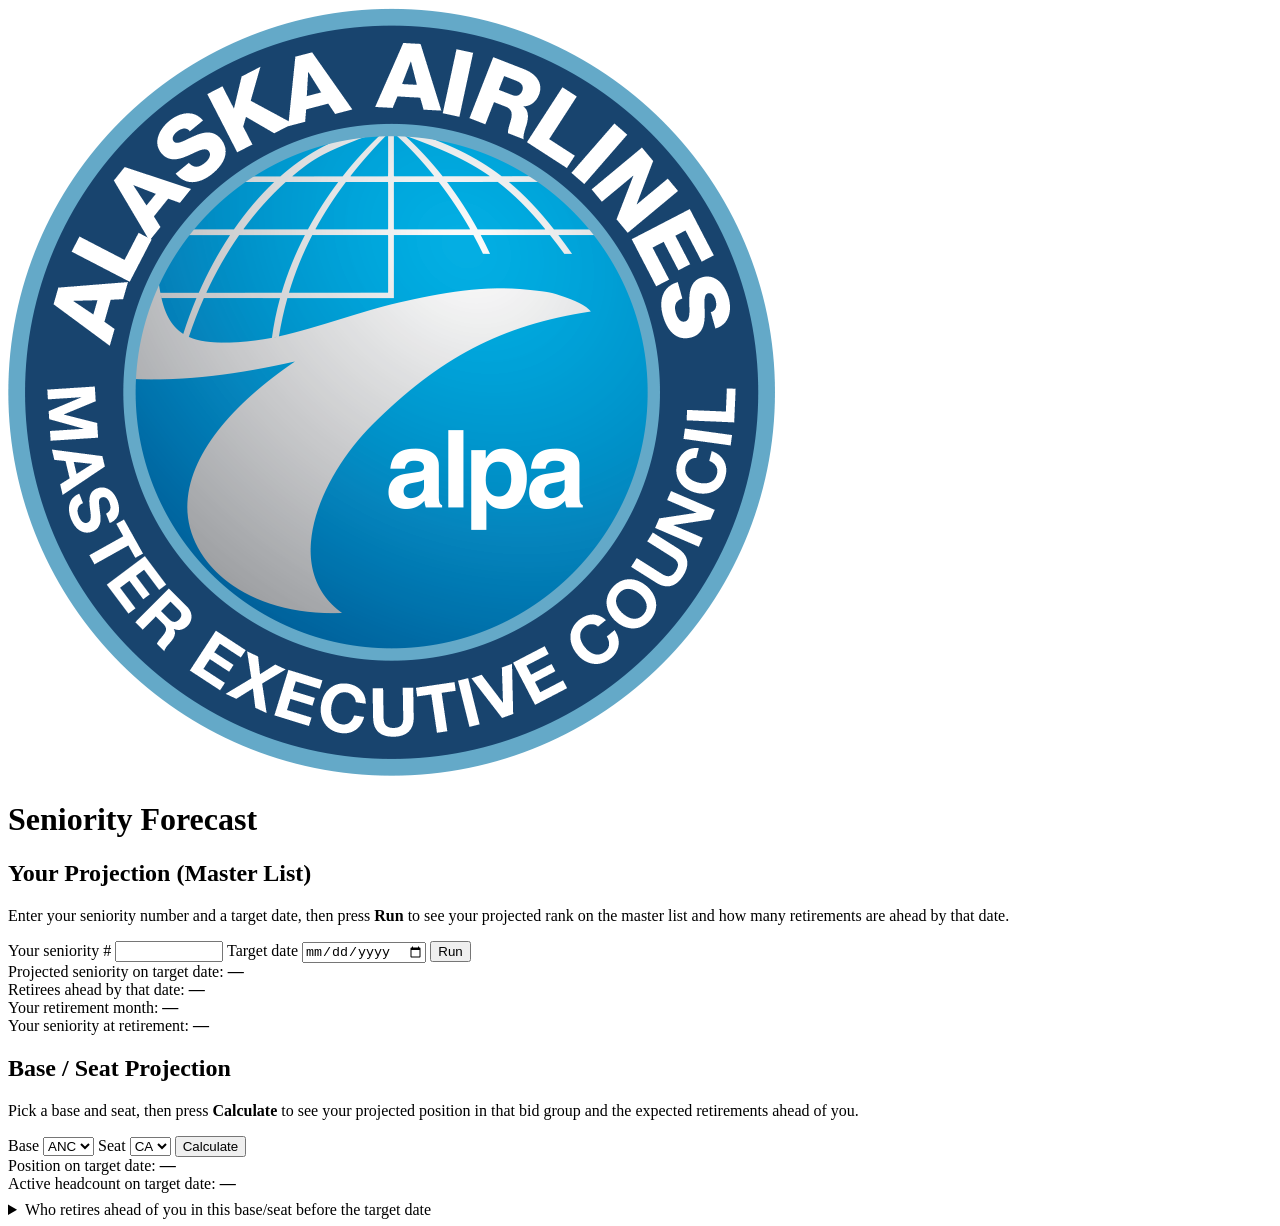
==== index.html @ 7b54c4cb "Update index.html" ====
<!DOCTYPE html>
<html lang="en">
<head>
  <meta charset="UTF-8">
  <!-- Keep a mobile-friendly viewport -->
  <meta name="viewport" content="width=device-width, initial-scale=1, maximum-scale=1, user-scalable=no">
  <title>Seniority Forecast</title>
  <link rel="stylesheet" href="styles.cssv=2">
</head>
<body>
  <!-- Error banner your JS can toggle -->
  <div id="dataError" class="banner" role="alert" aria-live="polite"></div>

  <main class="container">
    <!-- Swap to ALA MEC logo (put ala-mec-logo.png next to index.html) -->
    <img src="ala-mec-logo.png" alt="ALPA Alaska MEC" class="logo">
    <h1>Seniority Forecast</h1>

    <!-- ===== Your Projection (Master List) ===== -->
    <section class="card">
      <h2>Your Projection (Master List)</h2>
      <!-- brief instructions, won’t affect JS -->
      <p class="instructions">
        Enter your seniority number and a target date, then press <b>Run</b> to see your projected rank on the master list and how many retirements are ahead by that date.
      </p>
      <div class="controls">
        <label for="yourSeniority">Your seniority #</label>
        <input id="yourSeniority" type="number" min="1" step="1" style="width:100px" inputmode="numeric">
        <label for="targetDate">Target date</label>
        <input id="targetDate" type="date">
        <button id="runMaster">Run</button>
        <span id="runMasterStatus" class="small"></span>
      </div>
      <div>
        <div>Projected seniority on target date: <strong id="projOnDate">—</strong></div>
        <div>Retirees ahead by that date: <strong id="retireesAhead">—</strong></div>
        <div>Your retirement month: <strong id="yourRetireMonth">—</strong></div>
        <div>Your seniority at retirement: <strong id="yourRetireRank">—</strong></div>
      </div>
    </section>

    <!-- ===== Base / Seat Projection ===== -->
    <section class="card">
      <h2>Base / Seat Projection</h2>
      <p class="instructions">
        Pick a base and seat, then press <b>Calculate</b> to see your projected position in that bid group and the expected retirements ahead of you.
      </p>
      <div class="controls">
        <label for="baseSelect">Base</label>
        <select id="baseSelect"></select>
        <label for="seatSelect">Seat</label>
        <select id="seatSelect"></select>
        <button id="runBaseSeat">Calculate</button>
        <span id="runBaseSeatStatus" class="small"></span>
      </div>
      <div>
        <div>Position on target date: <strong id="basePos">—</strong></div>
        <div>Active headcount on target date: <strong id="baseActive">—</strong></div>
        <details style="margin-top:8px;">
          <summary>Who retires ahead of you in this base/seat before the target date</summary>
          <div class="table-wrap">
            <table id="baseRetList">
              <thead><tr><th>Seniority</th><th>Retire month</th></tr></thead>
              <tbody></tbody>
            </table>
          </div>
        </details>
      </div>
    </section>
  </main>

  <!-- Keep your original script file name so hooks match -->
  <script src="script.js"></script>
</body>
</html>
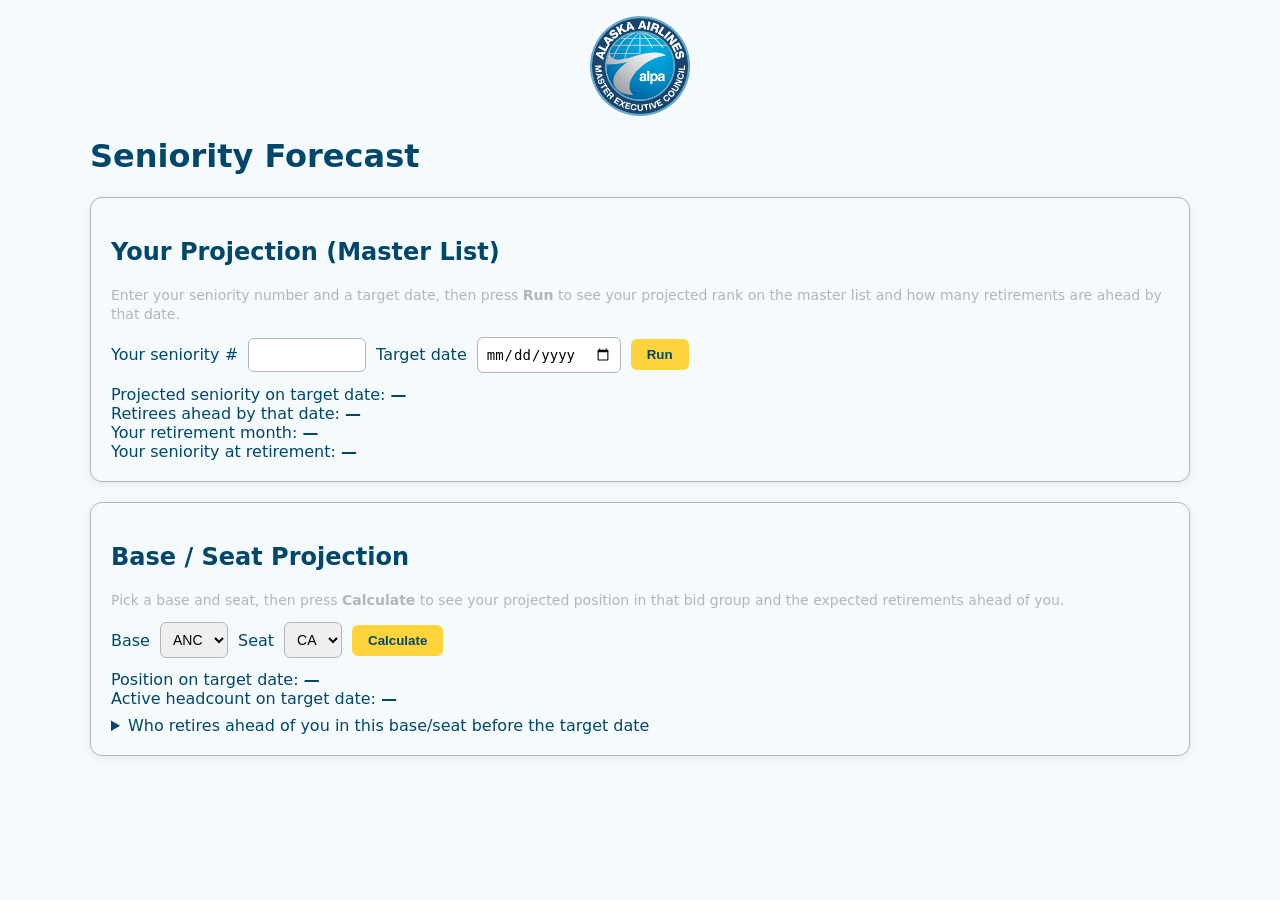
==== commit 2a553abb: "Update index.html" ====
--- a/index.html
+++ b/index.html
@@ -5,7 +5,7 @@
   <!-- Keep a mobile-friendly viewport -->
   <meta name="viewport" content="width=device-width, initial-scale=1, maximum-scale=1, user-scalable=no">
   <title>Seniority Forecast</title>
-  <link rel="stylesheet" href="styles.cssv=2">
+  <link rel="stylesheet" href="styles.css">
 </head>
 <body>
   <!-- Error banner your JS can toggle -->
--- a/styles.css
+++ b/styles.css
@@ -0,0 +1,168 @@
+/* =========================
+   Color Palette
+   ========================= */
+:root {
+  --light-blue: #66CCF5;
+  --navy-blue: #00476B;
+  --cloud-white: #F5FAFC;
+  --accent-yellow: #FFD43B;
+  --warm-gray: #B0B7BC;
+}
+
+/* =========================
+   Base Layout
+   ========================= */
+body {
+  font-family: system-ui, -apple-system, "Segoe UI", Roboto, Arial, sans-serif;
+  margin: 0;
+  background-color: var(--cloud-white);
+  color: var(--navy-blue);
+}
+
+.container {
+  max-width: 1100px;
+  margin: 0 auto;
+  padding: 16px;
+}
+
+/* =========================
+   Header & Logo
+   ========================= */
+header {
+  background: linear-gradient(to right, var(--light-blue), var(--navy-blue));
+  color: var(--cloud-white);
+  text-align: center;
+  padding: 24px 16px;
+  border-radius: 0 0 16px 16px;
+}
+
+.logo {
+  height: 100px;
+  display: block;
+  margin: 0 auto 12px auto;
+}
+
+header h1 {
+  font-size: 1.8rem;
+  font-weight: 600;
+  margin: 0;
+}
+
+/* =========================
+   Cards
+   ========================= */
+.card {
+  background-color: var(--cloud-white);
+  border: 1px solid var(--warm-gray);
+  border-radius: 12px;
+  padding: 20px;
+  margin: 20px 0;
+  box-shadow: 0 2px 8px rgba(0, 0, 0, 0.08);
+}
+
+/* =========================
+   Controls
+   ========================= */
+.controls {
+  display: flex;
+  gap: 10px;
+  align-items: center;
+  flex-wrap: wrap;
+  margin-bottom: 12px;
+}
+
+input,
+select {
+  padding: 8px;
+  border: 1px solid var(--warm-gray);
+  border-radius: 6px;
+  font-size: 14px;
+}
+
+button {
+  background-color: var(--accent-yellow);
+  color: var(--navy-blue);
+  border: none;
+  padding: 8px 16px;
+  border-radius: 6px;
+  cursor: pointer;
+  font-weight: 600;
+  transition: background-color 0.2s ease-in-out;
+}
+
+button:hover {
+  background-color: var(--light-blue);
+  color: var(--cloud-white);
+}
+
+/* =========================
+   Tables
+   ========================= */
+.table-wrap {
+  overflow: auto;
+}
+
+table {
+  border-collapse: collapse;
+  min-width: 340px;
+  width: 100%;
+}
+
+th, td {
+  border: 1px solid var(--warm-gray);
+  padding: 8px 10px;
+  text-align: left;
+}
+
+thead th {
+  background: var(--light-blue);
+  color: var(--cloud-white);
+  font-weight: 600;
+}
+
+/* =========================
+   Banner & Small Text
+   ========================= */
+.banner {
+  background: #fee;
+  border: 1px solid #c66;
+  border-radius: 6px;
+  padding: 8px 12px;
+  margin: 12px 0;
+  color: #900;
+  display: none;
+}
+
+.small {
+  color: var(--warm-gray);
+  font-size: 12px;
+  margin-left: 8px;
+}
+
+/* =========================
+   Responsive
+   ========================= */
+@media (max-width: 600px) {
+  .controls {
+    flex-direction: column;
+    align-items: stretch;
+  }
+
+  button {
+    width: 100%;
+  }
+
+  .logo {
+    height: 80px;
+  }
+
+  header h1 {
+    font-size: 1.5rem;
+  }
+}
+.instructions {
+  font-size: 14px;
+  color: var(--warm-gray);
+  margin: 8px 0 12px 0;
+  line-height: 1.4;
+}
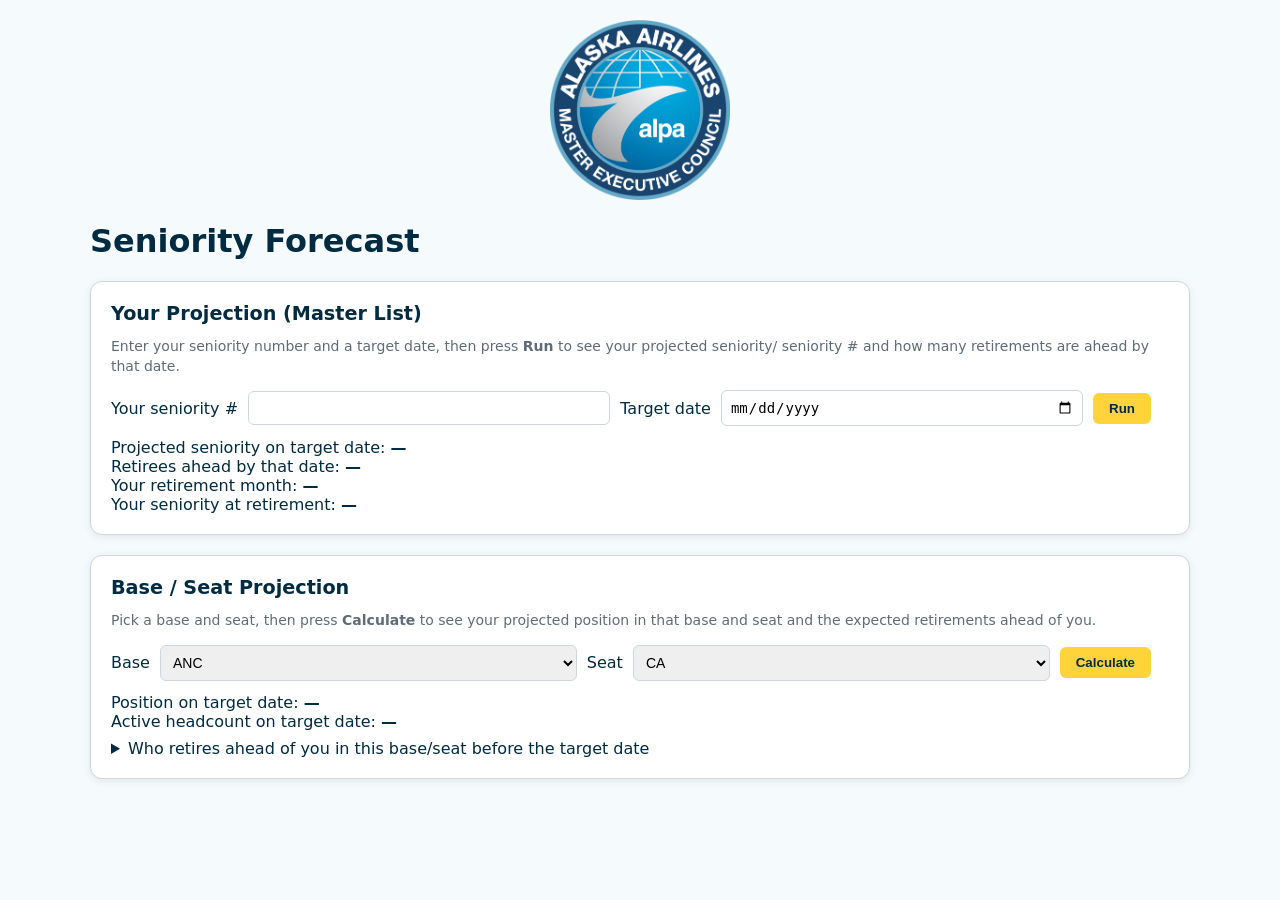
==== commit a1df3e1b: "Update index.html" ====
--- a/index.html
+++ b/index.html
@@ -16,12 +16,12 @@
     <img src="ala-mec-logo.png" alt="ALPA Alaska MEC" class="logo">
     <h1>Seniority Forecast</h1>
 
-    <!-- ===== Your Projection (Master List) ===== -->
+    <!-- ===== Your Seniority ===== -->
     <section class="card">
       <h2>Your Projection (Master List)</h2>
       <!-- brief instructions, won’t affect JS -->
       <p class="instructions">
-        Enter your seniority number and a target date, then press <b>Run</b> to see your projected rank on the master list and how many retirements are ahead by that date.
+        Enter your seniority number and a target date, then press <b>Run</b> to see your projected seniority/ seniority # and how many retirements are ahead by that date.
       </p>
       <div class="controls">
         <label for="yourSeniority">Your seniority #</label>
@@ -43,7 +43,7 @@
     <section class="card">
       <h2>Base / Seat Projection</h2>
       <p class="instructions">
-        Pick a base and seat, then press <b>Calculate</b> to see your projected position in that bid group and the expected retirements ahead of you.
+        Pick a base and seat, then press <b>Calculate</b> to see your projected position in that base and seat and the expected retirements ahead of you.
       </p>
       <div class="controls">
         <label for="baseSelect">Base</label>
--- a/styles.css
+++ b/styles.css
@@ -2,62 +2,84 @@
    Color Palette
    ========================= */
 :root {
-  --light-blue: #66CCF5;
-  --navy-blue: #00476B;
-  --cloud-white: #F5FAFC;
+  --dark-navy: #002B40;
+  --mid-blue: #006EAD;
+  --light-bg: #F5FAFC;
+  --text-dark: #002B40;
+  --text-gray: #5f6c77;
   --accent-yellow: #FFD43B;
-  --warm-gray: #B0B7BC;
+  --border-gray: #D0D6DB;
 }
 
 /* =========================
-   Base Layout
+   Global Reset & Base
    ========================= */
-body {
+html, body {
+  margin: 0;
+  padding: 0;
   font-family: system-ui, -apple-system, "Segoe UI", Roboto, Arial, sans-serif;
-  margin: 0;
-  background-color: var(--cloud-white);
-  color: var(--navy-blue);
+  background: var(--light-bg);
+  color: var(--text-dark);
+  -webkit-font-smoothing: antialiased;
 }
 
 .container {
   max-width: 1100px;
   margin: 0 auto;
-  padding: 16px;
+  padding: 20px;
 }
 
 /* =========================
-   Header & Logo
+   Header
    ========================= */
 header {
-  background: linear-gradient(to right, var(--light-blue), var(--navy-blue));
-  color: var(--cloud-white);
+  background: linear-gradient(to right, #002B40, #006EAD);
+  color: blue;
   text-align: center;
-  padding: 24px 16px;
-  border-radius: 0 0 16px 16px;
+  padding: 40px 16px 30px;
+  border-radius: 0 0 20px 20px;
+  box-shadow: 0 2px 10px rgba(0, 0, 0, 0.25);
 }
 
 .logo {
-  height: 100px;
+  max-width: 180px;
+  width: 40%;
+  height: auto;
   display: block;
-  margin: 0 auto 12px auto;
+  margin: 0 auto 12px;
 }
 
 header h1 {
-  font-size: 1.8rem;
-  font-weight: 600;
+  font-size: 1.9rem;
+  font-weight: 700;
   margin: 0;
 }
 
 /* =========================
-   Cards
+   Card Panels
    ========================= */
 .card {
-  background-color: var(--cloud-white);
-  border: 1px solid var(--warm-gray);
+  background: #ffffff;
   border-radius: 12px;
   padding: 20px;
   margin: 20px 0;
   box-shadow: 0 2px 8px rgba(0, 0, 0, 0.08);
+  border: 1px solid var(--border-gray);
+}
+
+.card h2 {
+  color: var(--text-dark);
+  font-size: 1.2rem;
+  margin-top: 0;
+  margin-bottom: 12px;
+  font-weight: 600;
+}
+
+.instructions {
+  font-size: 14px;
+  color: var(--text-gray);
+  margin: 8px 0 14px 0;
+  line-height: 1.4;
 }
 
 /* =========================
@@ -71,28 +93,29 @@
   margin-bottom: 12px;
 }
 
-input,
-select {
+input, select {
   padding: 8px;
-  border: 1px solid var(--warm-gray);
+  border: 1px solid var(--border-gray);
   border-radius: 6px;
   font-size: 14px;
+  flex: 1;
+  min-width: 120px;
 }
 
 button {
-  background-color: var(--accent-yellow);
-  color: var(--navy-blue);
+  background: var(--accent-yellow);
+  color: var(--text-dark);
+  font-weight: 600;
   border: none;
   padding: 8px 16px;
   border-radius: 6px;
   cursor: pointer;
-  font-weight: 600;
   transition: background-color 0.2s ease-in-out;
 }
 
 button:hover {
-  background-color: var(--light-blue);
-  color: var(--cloud-white);
+  background: var(--mid-blue);
+  color: white;
 }
 
 /* =========================
@@ -109,14 +132,14 @@
 }
 
 th, td {
-  border: 1px solid var(--warm-gray);
+  border: 1px solid var(--border-gray);
   padding: 8px 10px;
   text-align: left;
 }
 
 thead th {
-  background: var(--light-blue);
-  color: var(--cloud-white);
+  background: var(--mid-blue);
+  color: white;
   font-weight: 600;
 }
 
@@ -134,15 +157,28 @@
 }
 
 .small {
-  color: var(--warm-gray);
+  color: var(--text-gray);
   font-size: 12px;
   margin-left: 8px;
 }
 
 /* =========================
-   Responsive
+   Responsive Design
    ========================= */
 @media (max-width: 600px) {
+  header {
+    padding: 25px 12px 20px;
+  }
+
+  .logo {
+    max-width: 140px;
+    width: 60%;
+  }
+
+  header h1 {
+    font-size: 1.5rem;
+  }
+
   .controls {
     flex-direction: column;
     align-items: stretch;
@@ -152,17 +188,7 @@
     width: 100%;
   }
 
-  .logo {
-    height: 80px;
-  }
-
-  header h1 {
-    font-size: 1.5rem;
+  input, select {
+    width: 100%;
   }
 }
-.instructions {
-  font-size: 14px;
-  color: var(--warm-gray);
-  margin: 8px 0 12px 0;
-  line-height: 1.4;
-}
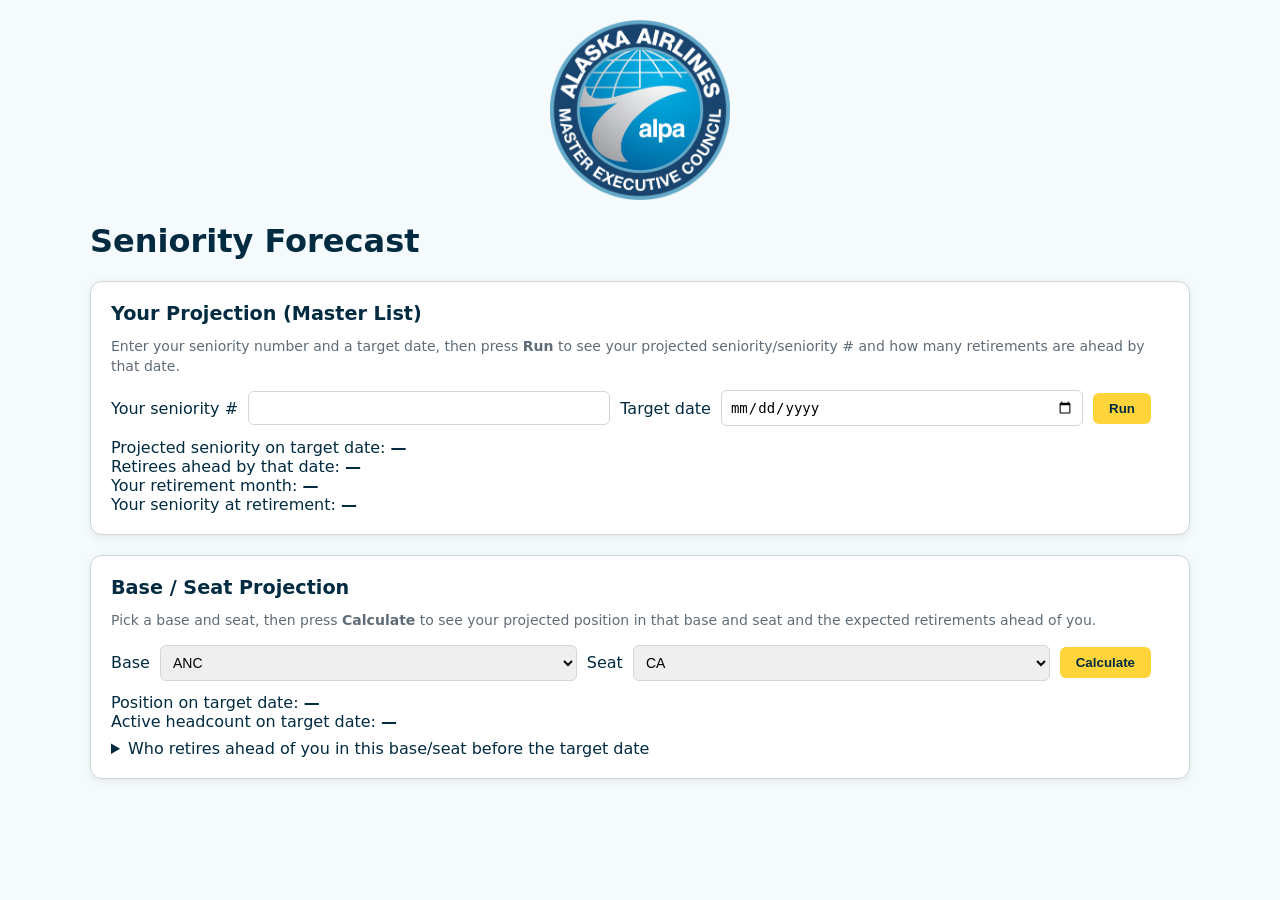
==== commit 5ed04b43: "Update index.html" ====
--- a/index.html
+++ b/index.html
@@ -21,7 +21,7 @@
       <h2>Your Projection (Master List)</h2>
       <!-- brief instructions, won’t affect JS -->
       <p class="instructions">
-        Enter your seniority number and a target date, then press <b>Run</b> to see your projected seniority/ seniority # and how many retirements are ahead by that date.
+        Enter your seniority number and a target date, then press <b>Run</b> to see your projected seniority/seniority # and how many retirements are ahead by that date.
       </p>
       <div class="controls">
         <label for="yourSeniority">Your seniority #</label>
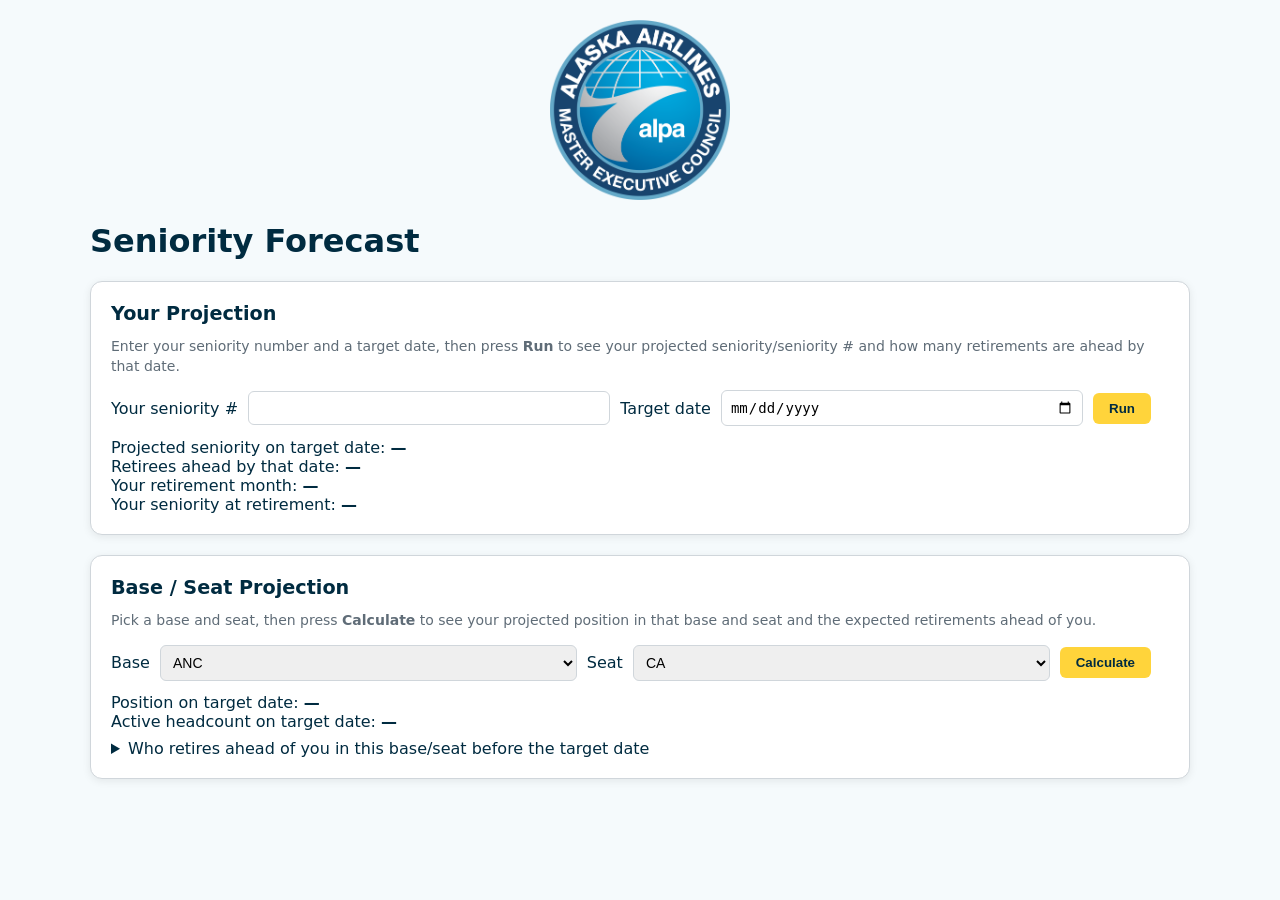
==== commit b78a6a6c: "Update index.html" ====
--- a/index.html
+++ b/index.html
@@ -18,7 +18,7 @@
 
     <!-- ===== Your Seniority ===== -->
     <section class="card">
-      <h2>Your Projection (Master List)</h2>
+      <h2>Your Projection</h2>
       <!-- brief instructions, won’t affect JS -->
       <p class="instructions">
         Enter your seniority number and a target date, then press <b>Run</b> to see your projected seniority/seniority # and how many retirements are ahead by that date.
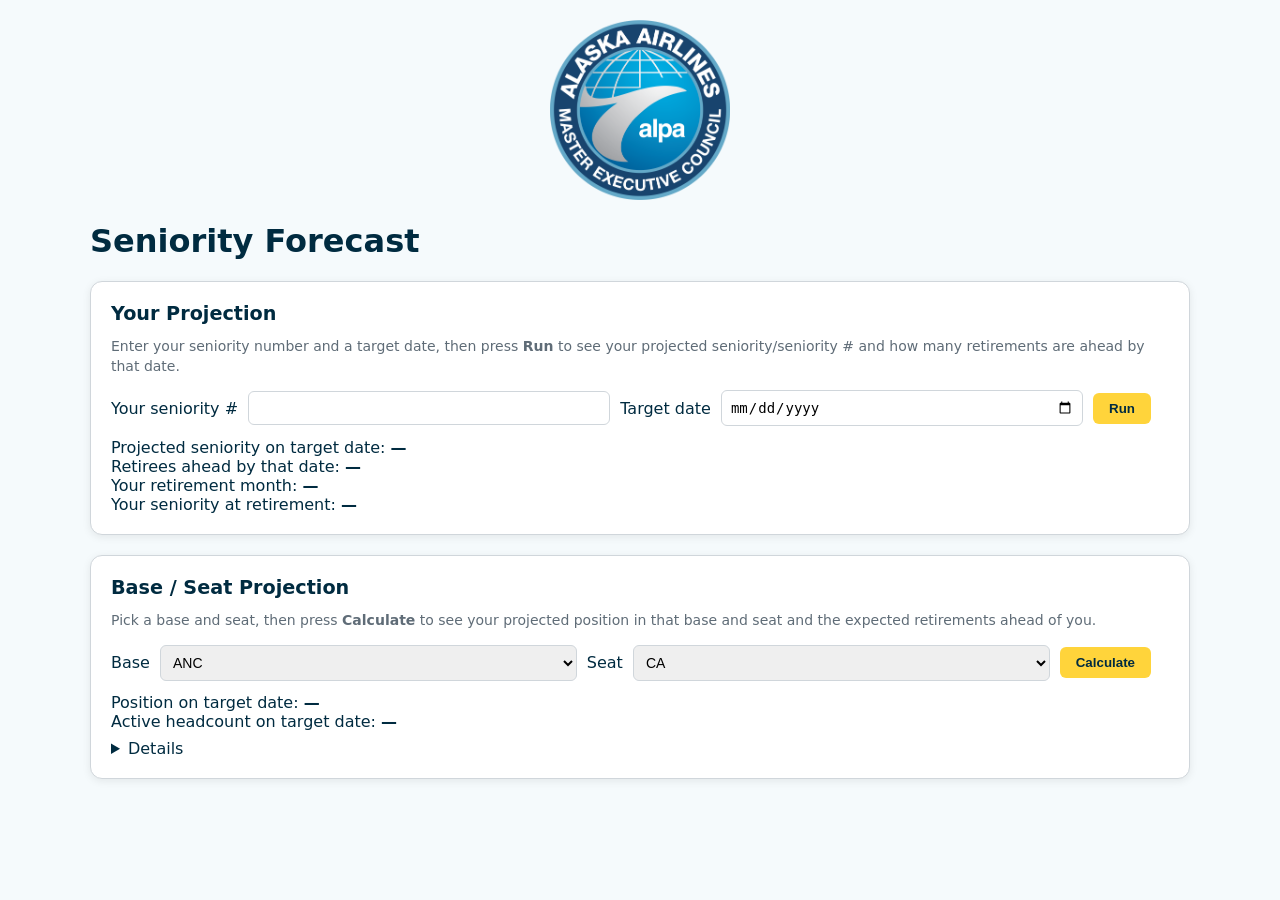
==== commit 7b3654ae: "Update index.html" ====
--- a/index.html
+++ b/index.html
@@ -57,7 +57,6 @@
         <div>Position on target date: <strong id="basePos">—</strong></div>
         <div>Active headcount on target date: <strong id="baseActive">—</strong></div>
         <details style="margin-top:8px;">
-          <summary>Who retires ahead of you in this base/seat before the target date</summary>
           <div class="table-wrap">
             <table id="baseRetList">
               <thead><tr><th>Seniority</th><th>Retire month</th></tr></thead>
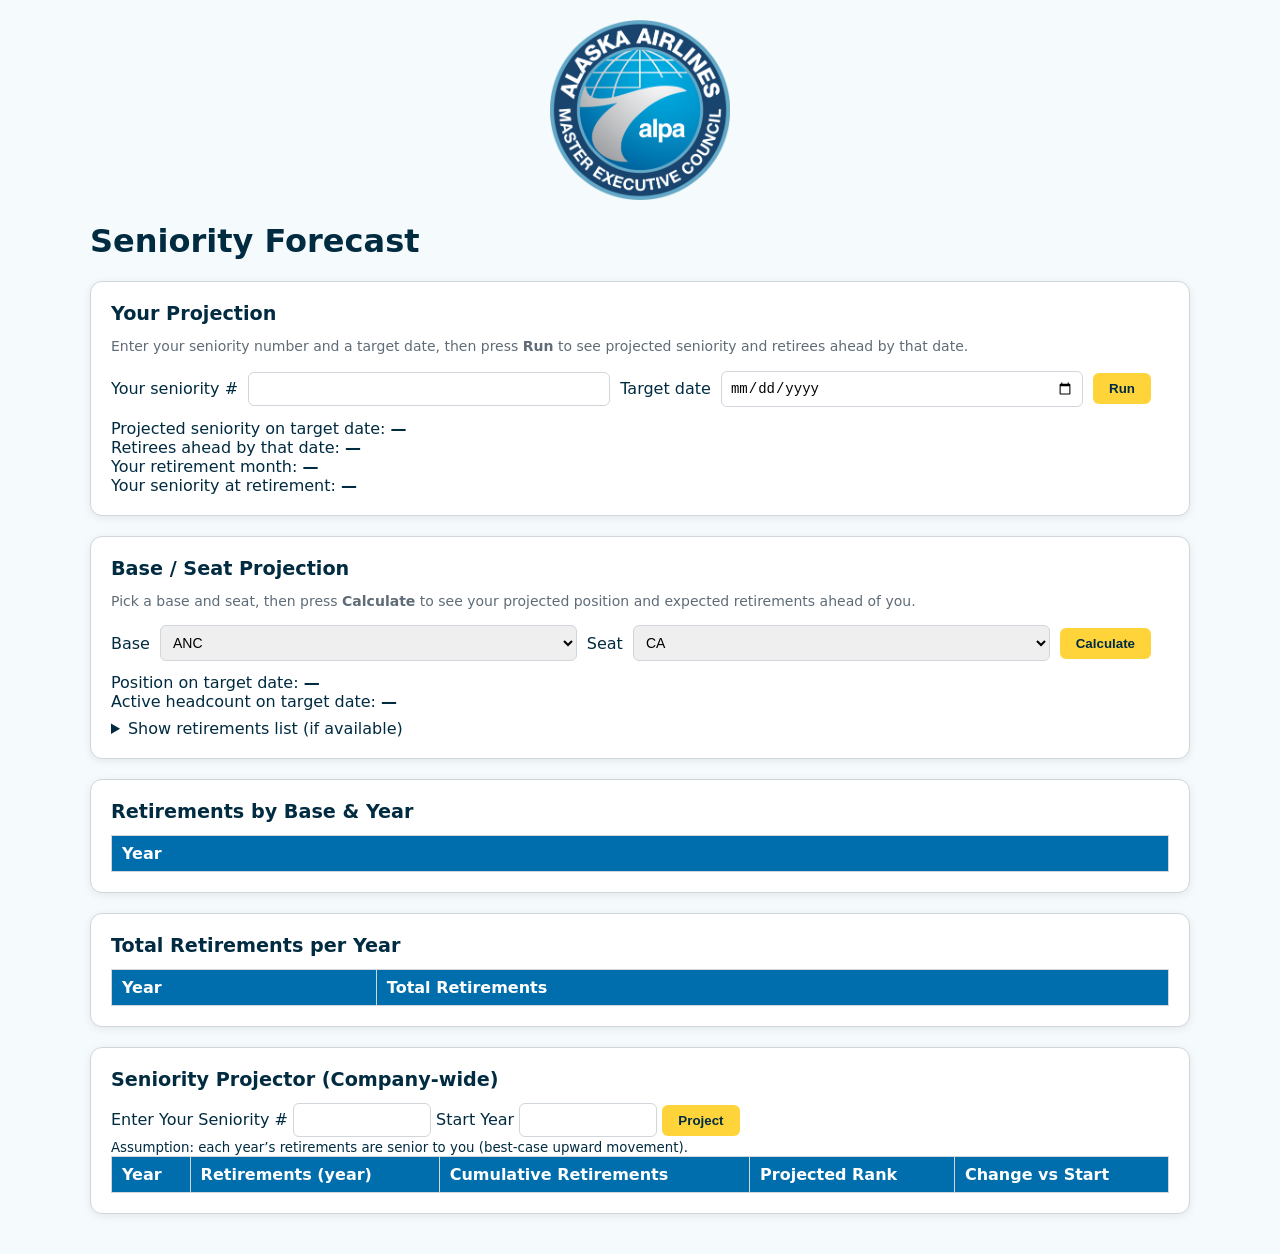
==== commit 7c75c5da: "Rename index (22).html to index.html" ====
--- a/index.html
+++ b/index.html
@@ -2,7 +2,6 @@
 <html lang="en">
 <head>
   <meta charset="UTF-8">
-  <!-- Keep a mobile-friendly viewport -->
   <meta name="viewport" content="width=device-width, initial-scale=1, maximum-scale=1, user-scalable=no">
   <title>Seniority Forecast</title>
   <link rel="stylesheet" href="styles.css">
@@ -12,16 +11,15 @@
   <div id="dataError" class="banner" role="alert" aria-live="polite"></div>
 
   <main class="container">
-    <!-- Swap to ALA MEC logo (put ala-mec-logo.png next to index.html) -->
+    <!-- Optional logo -->
     <img src="ala-mec-logo.png" alt="ALPA Alaska MEC" class="logo">
     <h1>Seniority Forecast</h1>
 
-    <!-- ===== Your Seniority ===== -->
+    <!-- ===== Your Seniority (master list mode if retire dates available) ===== -->
     <section class="card">
       <h2>Your Projection</h2>
-      <!-- brief instructions, won’t affect JS -->
       <p class="instructions">
-        Enter your seniority number and a target date, then press <b>Run</b> to see your projected seniority/seniority # and how many retirements are ahead by that date.
+        Enter your seniority number and a target date, then press <b>Run</b> to see projected seniority and retirees ahead by that date.
       </p>
       <div class="controls">
         <label for="yourSeniority">Your seniority #</label>
@@ -43,7 +41,7 @@
     <section class="card">
       <h2>Base / Seat Projection</h2>
       <p class="instructions">
-        Pick a base and seat, then press <b>Calculate</b> to see your projected position in that base and seat and the expected retirements ahead of you.
+        Pick a base and seat, then press <b>Calculate</b> to see your projected position and expected retirements ahead of you.
       </p>
       <div class="controls">
         <label for="baseSelect">Base</label>
@@ -57,6 +55,7 @@
         <div>Position on target date: <strong id="basePos">—</strong></div>
         <div>Active headcount on target date: <strong id="baseActive">—</strong></div>
         <details style="margin-top:8px;">
+          <summary>Show retirements list (if available)</summary>
           <div class="table-wrap">
             <table id="baseRetList">
               <thead><tr><th>Seniority</th><th>Retire month</th></tr></thead>
@@ -66,9 +65,64 @@
         </details>
       </div>
     </section>
+
+    <!-- ===== Retirements by Base & Year (tables) ===== -->
+    <section class="card">
+      <h2>Retirements by Base &amp; Year</h2>
+      <div class="table-wrap">
+        <table id="retByBase">
+          <thead>
+            <tr id="retByBaseHead"><th>Year</th></tr>
+          </thead>
+          <tbody id="retByBaseBody"></tbody>
+        </table>
+      </div>
+    </section>
+
+    <section class="card">
+      <h2>Total Retirements per Year</h2>
+      <div class="table-wrap">
+        <table id="retTotals">
+          <thead>
+            <tr><th>Year</th><th>Total Retirements</th></tr>
+          </thead>
+          <tbody id="retTotalsBody"></tbody>
+        </table>
+      </div>
+    </section>
+
+    <!-- ===== Company-wide Seniority Projector (uses yearly totals) ===== -->
+    <section class="card">
+      <h2>Seniority Projector (Company-wide)</h2>
+      <div class="inputs">
+        <label>Enter Your Seniority #
+          <input type="number" id="projSeniority" min="1" step="1" inputmode="numeric" style="width:120px;">
+        </label>
+        <label>Start Year
+          <input type="number" id="projStartYear" min="2024" step="1" style="width:120px;">
+        </label>
+        <button id="runProjector">Project</button>
+      </div>
+      <small>
+        Assumption: each year’s retirements are senior to you (best-case upward movement).
+      </small>
+      <div class="table-wrap">
+        <table id="projTable">
+          <thead>
+            <tr>
+              <th>Year</th>
+              <th>Retirements (year)</th>
+              <th>Cumulative Retirements</th>
+              <th>Projected Rank</th>
+              <th>Change vs Start</th>
+            </tr>
+          </thead>
+          <tbody id="projBody"></tbody>
+        </table>
+      </div>
+    </section>
   </main>
 
-  <!-- Keep your original script file name so hooks match -->
   <script src="script.js"></script>
 </body>
 </html>
